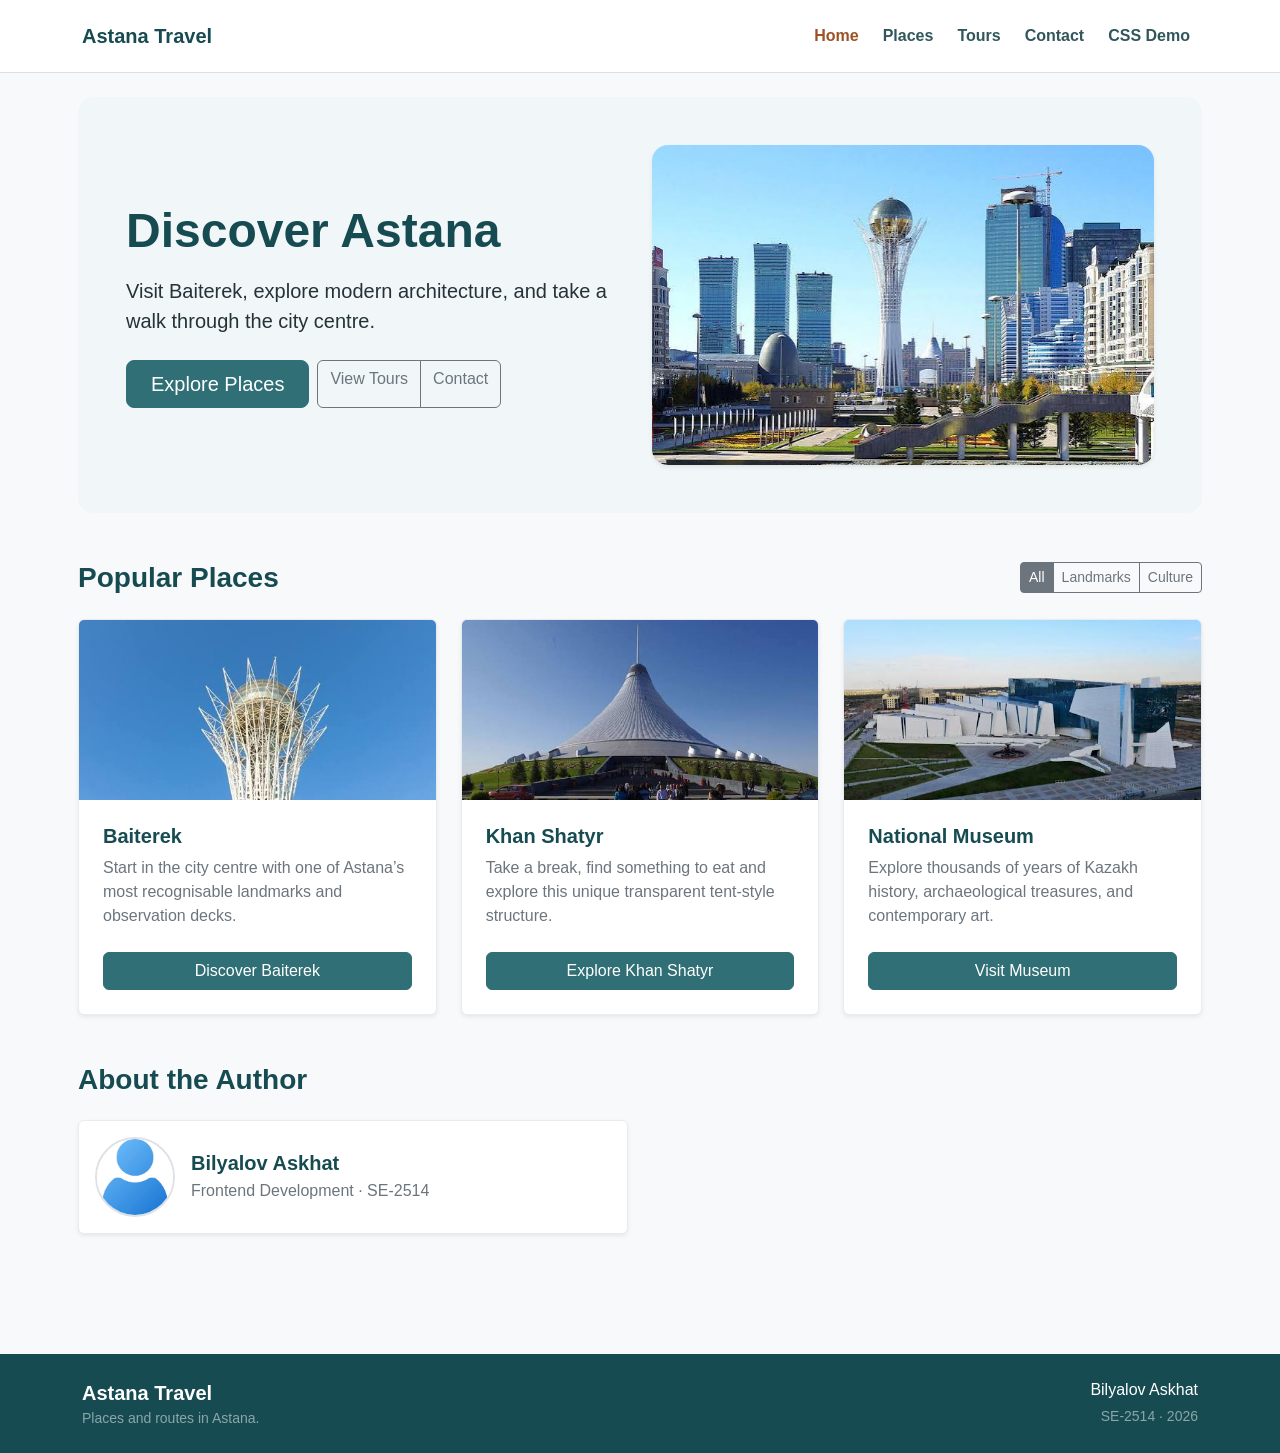
==== index.html @ d70b42d1 "Complete Assignment 3 Bootstrap and Media Queries" ====
<!doctype html>
<html lang="en">
  <head>
    <meta charset="UTF-8" />
    <meta name="viewport" content="width=device-width, initial-scale=1.0" />
    <meta name="description" content="Places to visit and walking routes in Astana." />
    <title>Home | Astana Travel</title>
    <link href="https://cdn.jsdelivr.net/npm/bootstrap@5.3.3/dist/css/bootstrap.min.css" rel="stylesheet" />
    <link rel="stylesheet" href="css/style.css" />
  </head>
  <body>
    <header>
      <nav class="navbar navbar-expand-lg navbar-light bg-white py-3 custom-navbar">
        <div class="container">
          <a class="navbar-brand fw-bold text-teal" href="index.html">Astana Travel</a>
          <button
            class="navbar-toggler border-0"
            type="button"
            data-bs-toggle="collapse"
            data-bs-target="#mainNav"
            aria-controls="mainNav"
            aria-expanded="false"
            aria-label="Toggle navigation"
          >
            <span class="navbar-toggler-icon"></span>
          </button>
          <div class="collapse navbar-collapse" id="mainNav">
            <ul class="navbar-nav ms-auto mb-2 mb-lg-0 gap-lg-2">
              <li class="nav-item">
                <a class="nav-link active fw-semibold" aria-current="page" href="index.html">Home</a>
              </li>
              <li class="nav-item">
                <a class="nav-link fw-semibold" href="places.html">Places</a>
              </li>
              <li class="nav-item">
                <a class="nav-link fw-semibold" href="prices.html">Tours</a>
              </li>
              <li class="nav-item">
                <a class="nav-link fw-semibold" href="contact.html">Contact</a>
              </li>
              <li class="nav-item">
                <a class="nav-link fw-semibold" href="media-queries.html">CSS Demo</a>
              </li>
            </ul>
          </div>
        </div>
      </nav>
    </header>

    <main class="container py-4 px-sm-2">
      <section class="p-4 p-md-5 mb-5 rounded-4 bg-light-mint">
        <div class="row align-items-center g-4">
          <div class="col-lg-6 col-12">
            <h1 class="display-5 fw-bold text-teal mb-3">Discover Astana</h1>
            <p class="lead mb-4">
              Visit Baiterek, explore modern architecture, and take a walk through the city centre.
            </p>
            <div class="d-flex flex-wrap gap-2">
              <a class="btn btn-teal btn-lg px-4" href="places.html">Explore Places</a>
              <div class="btn-group" role="group" aria-label="Route actions">
                <a class="btn btn-outline-secondary" href="prices.html">View Tours</a>
                <a class="btn btn-outline-secondary" href="contact.html">Contact</a>
              </div>
            </div>
          </div>
          <div class="col-lg-6 col-12">
            <img
              src="images/astana.jpeg"
              alt="A view of Astana skyline"
              class="img-fluid rounded-4 shadow-sm w-100 object-fit-cover hero-img"
            />
          </div>
        </div>
      </section>

      <section class="mb-5" id="highlights">
        <div class="d-flex justify-content-between align-items-center mb-4">
          <h2 class="h3 fw-bold text-teal mb-0">Popular Places</h2>
          <div class="btn-group btn-group-sm" role="group" aria-label="Filter group">
            <button type="button" class="btn btn-outline-secondary active">All</button>
            <button type="button" class="btn btn-outline-secondary">Landmarks</button>
            <button type="button" class="btn btn-outline-secondary">Culture</button>
          </div>
        </div>

        <div class="row g-4">
          <div class="col-lg-4 col-md-6 col-12">
            <div class="card h-100 shadow-sm border-light-subtle">
              <img src="images/baiterek.jpeg" class="card-img-top card-thumb" alt="Baiterek monument" />
              <div class="card-body d-flex flex-column p-4">
                <h3 class="h5 card-title fw-bold text-teal">Baiterek</h3>
                <p class="card-text text-secondary mb-4">
                  Start in the city centre with one of Astana’s most recognisable landmarks and observation decks.
                </p>
                <a href="places.html#baiterek" class="btn btn-teal mt-auto">Discover Baiterek</a>
              </div>
            </div>
          </div>

          <div class="col-lg-4 col-md-6 col-12">
            <div class="card h-100 shadow-sm border-light-subtle">
              <img src="images/khan_shatyr.jpeg" class="card-img-top card-thumb" alt="Khan Shatyr" />
              <div class="card-body d-flex flex-column p-4">
                <h3 class="h5 card-title fw-bold text-teal">Khan Shatyr</h3>
                <p class="card-text text-secondary mb-4">
                  Take a break, find something to eat and explore this unique transparent tent-style structure.
                </p>
                <a href="places.html#khan-shatyr" class="btn btn-teal mt-auto">Explore Khan Shatyr</a>
              </div>
            </div>
          </div>

          <div class="col-lg-4 col-md-6 col-12">
            <div class="card h-100 shadow-sm border-light-subtle">
              <img src="images/national_museum.jpeg" class="card-img-top card-thumb" alt="National Museum" />
              <div class="card-body d-flex flex-column p-4">
                <h3 class="h5 card-title fw-bold text-teal">National Museum</h3>
                <p class="card-text text-secondary mb-4">
                  Explore thousands of years of Kazakh history, archaeological treasures, and contemporary art.
                </p>
                <a href="places.html#museum" class="btn btn-teal mt-auto">Visit Museum</a>
              </div>
            </div>
          </div>
        </div>
      </section>

      <section class="mb-5 mt-lg-4" id="author">
        <h2 class="h3 fw-bold text-teal mb-4">About the Author</h2>
        <div class="row">
          <div class="col-lg-6 col-md-8 col-12">
            <div class="card border-light-subtle shadow-sm p-3">
              <div class="d-flex align-items-center gap-3">
                <img
                  src="images/askhat.jpeg"
                  alt="Bilyalov Askhat"
                  class="rounded-circle border border-2 border-teal object-fit-cover author-img"
                />
                <div>
                  <h3 class="h5 fw-bold mb-1 text-teal">Bilyalov Askhat</h3>
                  <p class="text-secondary mb-0">Frontend Development · SE-2514</p>
                </div>
              </div>
            </div>
          </div>
        </div>
      </section>
    </main>

    <footer class="footer-bg text-white py-4 mt-5">
      <div class="container text-center">
        <div class="row gy-3">
          <div class="col-12 col-md-6 text-md-start">
            <strong class="fs-5">Astana Travel</strong>
            <p class="small text-white-50 mb-0">Places and routes in Astana.</p>
          </div>
          <div class="col-12 col-md-6 text-md-end">
            <p class="mb-1">Bilyalov Askhat</p>
            <p class="small text-white-50 mb-0">SE-2514 · 2026</p>
          </div>
        </div>
      </div>
    </footer>

    <script src="https://cdn.jsdelivr.net/npm/bootstrap@5.3.3/dist/js/bootstrap.bundle.min.js"></script>
  </body>
</html>
---- css/style.css ----
body {
  font-family: Arial, sans-serif;
  color: #263238;
  background-color: #f7f9fa;
  min-height: 100vh;
  display: flex;
  flex-direction: column;
}

main {
  flex: 1;
}

.text-teal {
  color: #174b52 !important;
}

.bg-teal {
  background-color: #174b52 !important;
}

.bg-teal-subtle {
  background-color: #eaf3f4 !important;
}

.bg-light-mint {
  background-color: #f1f7f8;
}

.custom-navbar {
  background-color: #ffffff;
  border-bottom: 1px solid #d8e2e4;
}

.navbar-nav .nav-link {
  color: #31575c;
  padding: 8px 12px;
}

.navbar-nav .nav-link:hover,
.navbar-nav .nav-link.active {
  color: #9c5226;
}

.btn-teal {
  background-color: #2f6f75;
  color: #ffffff;
  border: 1px solid #2f6f75;
}

.btn-teal:hover {
  background-color: #174b52;
  color: #ffffff;
}

.table-teal th {
  background-color: #2f6f75;
  color: #ffffff;
}

.footer-bg {
  background-color: #174b52;
}

.hero-img {
  height: 320px;
}

.card-thumb {
  height: 180px;
  object-fit: cover;
}

.carousel-img {
  height: 480px;
  object-fit: cover;
}

.author-img {
  width: 80px;
  height: 80px;
}

.contact-aside-img {
  height: 200px;
}

.form-result {
  display: none;
}

.form-result:target {
  display: block;
}

@media (max-width: 768px) {
  .hero-img {
    height: 220px;
  }
  .carousel-img {
    height: 260px;
  }
}
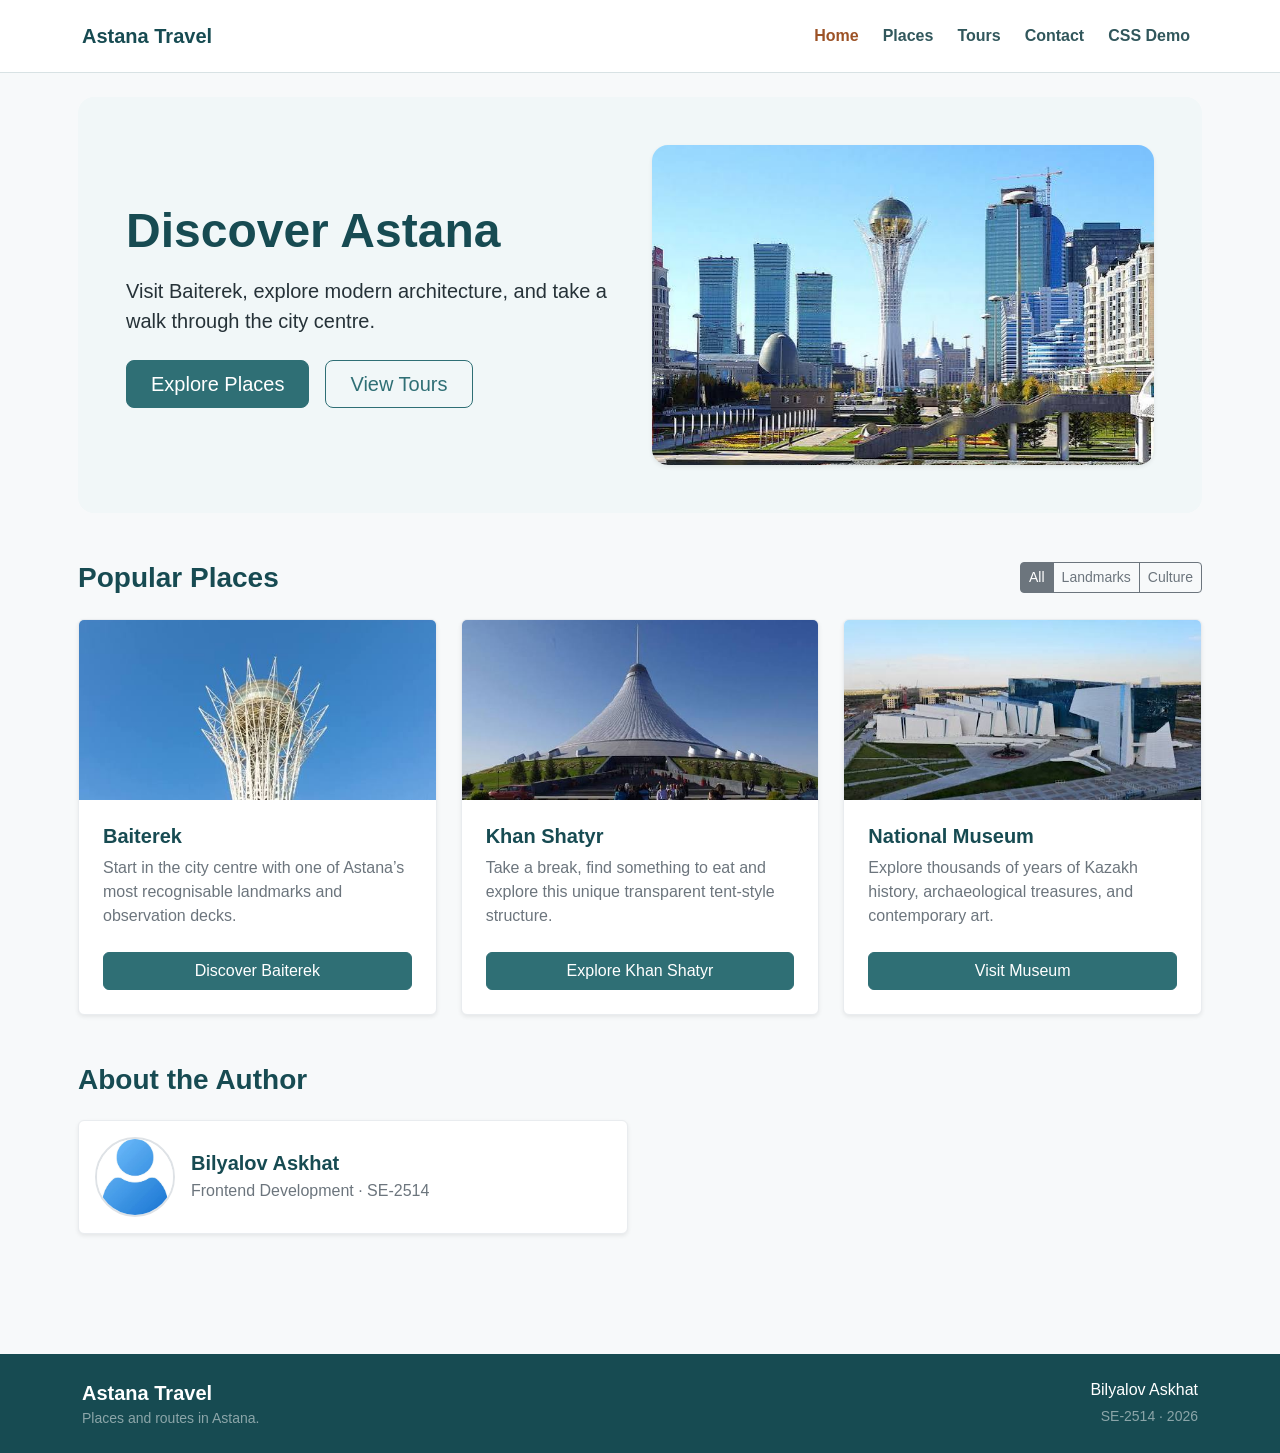
==== commit 443b7a80: "Update hero buttons styling" ====
--- a/index.html
+++ b/index.html
@@ -55,12 +55,9 @@
             <p class="lead mb-4">
               Visit Baiterek, explore modern architecture, and take a walk through the city centre.
             </p>
-            <div class="d-flex flex-wrap gap-2">
+            <div class="d-flex flex-wrap gap-3">
               <a class="btn btn-teal btn-lg px-4" href="places.html">Explore Places</a>
-              <div class="btn-group" role="group" aria-label="Route actions">
-                <a class="btn btn-outline-secondary" href="prices.html">View Tours</a>
-                <a class="btn btn-outline-secondary" href="contact.html">Contact</a>
-              </div>
+              <a class="btn btn-outline-teal btn-lg px-4" href="prices.html">View Tours</a>
             </div>
           </div>
           <div class="col-lg-6 col-12">
--- a/css/style.css
+++ b/css/style.css
@@ -53,6 +53,16 @@
   color: #ffffff;
 }
 
+.btn-outline-teal {
+  color: #2f6f75;
+  border: 1px solid #2f6f75;
+}
+
+.btn-outline-teal:hover {
+  background-color: #2f6f75;
+  color: #ffffff;
+}
+
 .table-teal th {
   background-color: #2f6f75;
   color: #ffffff;
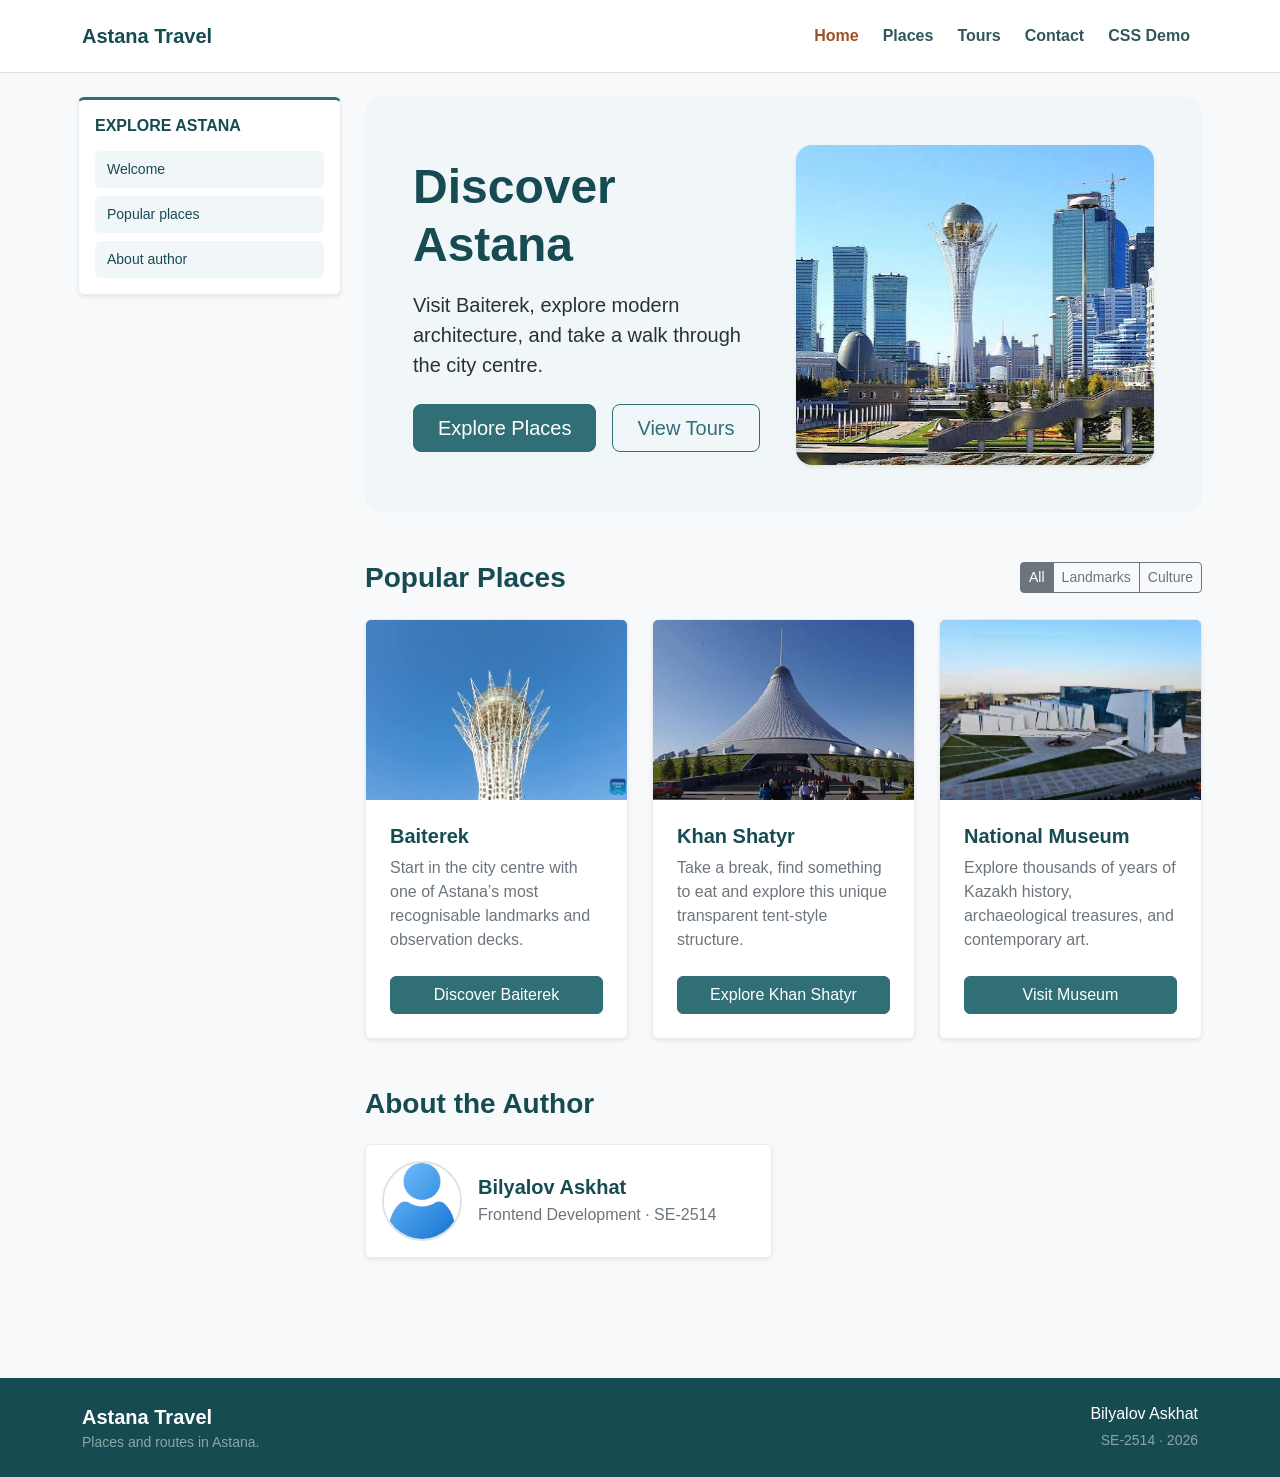
==== commit f74924e3: "Restore sidebar on all pages with Bootstrap grid" ====
--- a/index.html
+++ b/index.html
@@ -48,7 +48,20 @@
     </header>
 
     <main class="container py-4 px-sm-2">
-      <section class="p-4 p-md-5 mb-5 rounded-4 bg-light-mint">
+      <div class="row g-4">
+        <aside class="col-lg-3 col-12 mb-4 mb-lg-0">
+          <div class="card sidebar-card p-3 shadow-sm border-light-subtle sticky-lg-top" style="top: 20px;">
+            <h2 class="h6 fw-bold text-teal text-uppercase mb-3">Explore Astana</h2>
+            <nav class="sidebar-nav d-flex flex-column gap-2" aria-label="On this page">
+              <a href="#welcome">Welcome</a>
+              <a href="#highlights">Popular places</a>
+              <a href="#author">About author</a>
+            </nav>
+          </div>
+        </aside>
+
+        <div class="col-lg-9 col-12">
+          <section class="p-4 p-md-5 mb-5 rounded-4 bg-light-mint" id="welcome">
         <div class="row align-items-center g-4">
           <div class="col-lg-6 col-12">
             <h1 class="display-5 fw-bold text-teal mb-3">Discover Astana</h1>
@@ -142,7 +155,9 @@
           </div>
         </div>
       </section>
-    </main>
+    </div>
+  </div>
+</main>
 
     <footer class="footer-bg text-white py-4 mt-5">
       <div class="container text-center">
--- a/css/style.css
+++ b/css/style.css
@@ -63,6 +63,27 @@
   color: #ffffff;
 }
 
+.sidebar-card {
+  border-top: 3px solid #2f6f75 !important;
+}
+
+.sidebar-nav a {
+  background-color: #f1f7f8;
+  color: #174b52;
+  font-size: 14px;
+  font-weight: 500;
+  border-radius: 6px;
+  padding: 8px 12px;
+  text-decoration: none;
+  display: block;
+}
+
+.sidebar-nav a:hover,
+.sidebar-nav a:focus-visible {
+  background-color: #dcebed;
+  color: #174b52;
+}
+
 .table-teal th {
   background-color: #2f6f75;
   color: #ffffff;
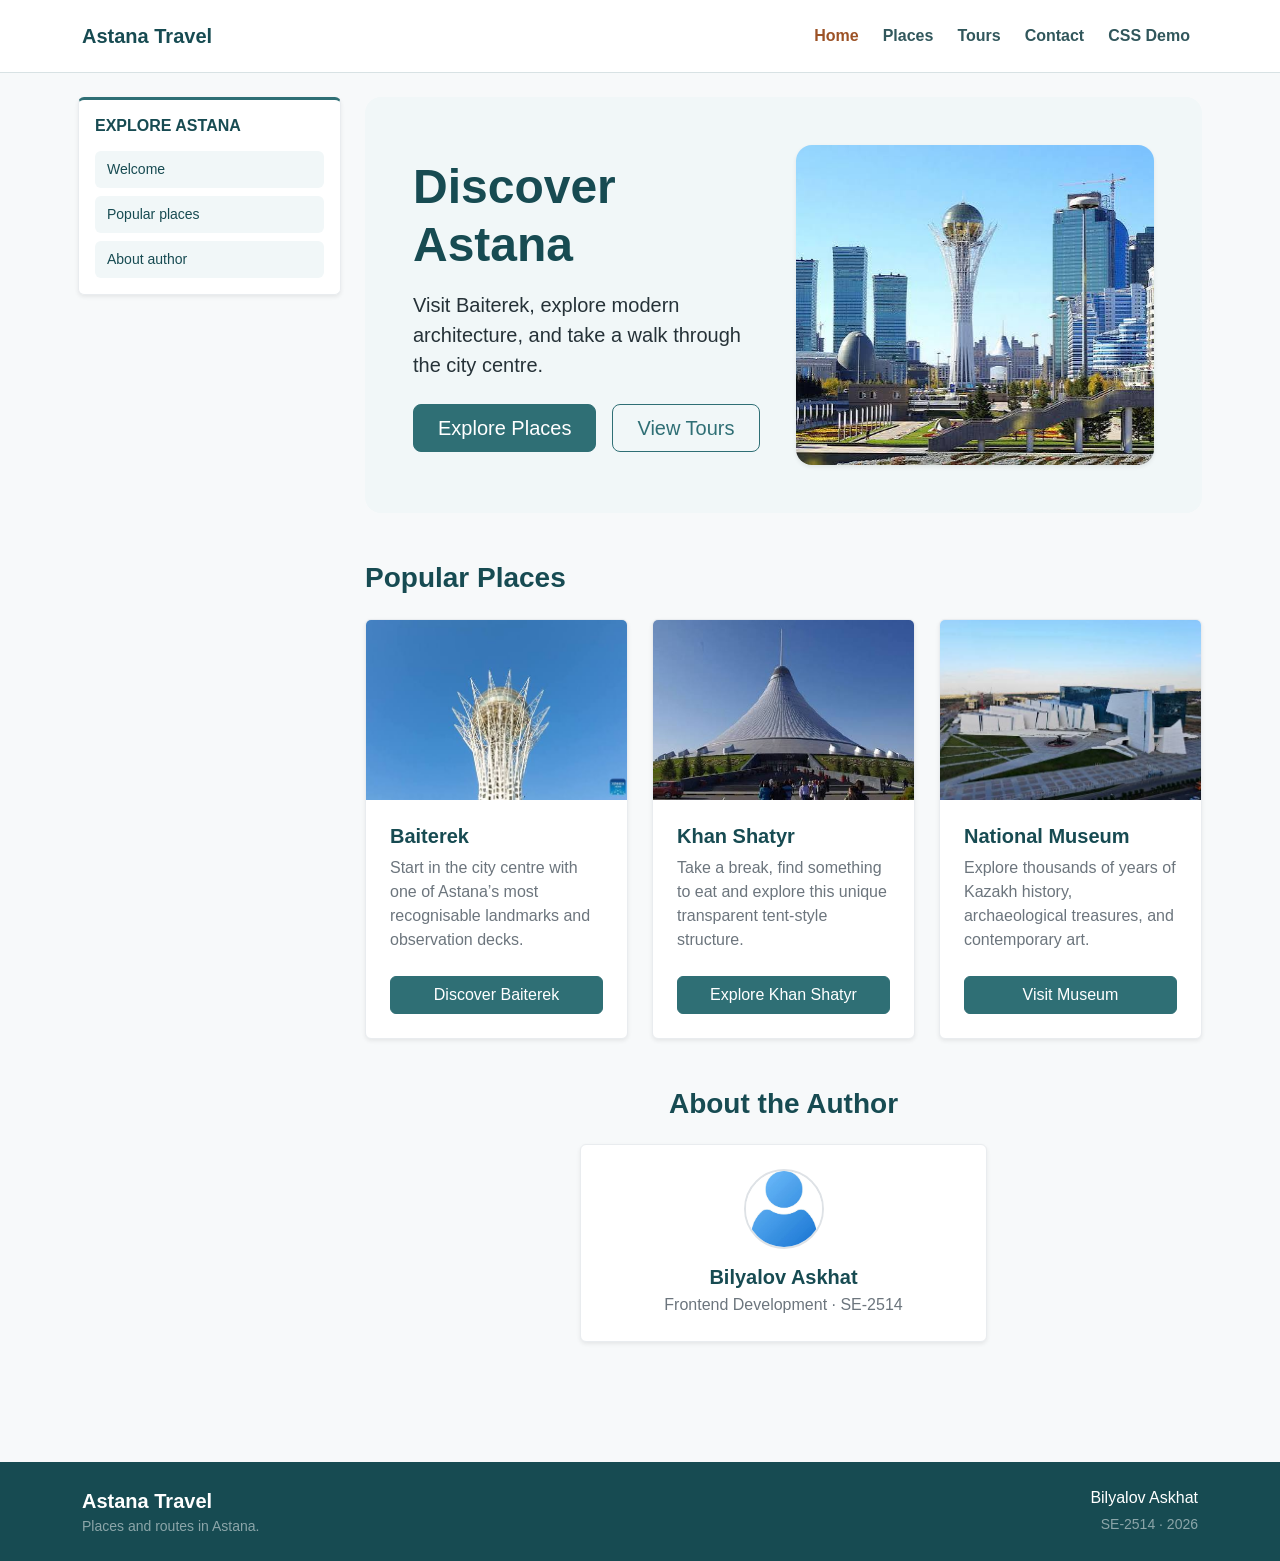
==== commit b350f627: "Center author card, remove filter buttons, add functional btn-groups" ====
--- a/index.html
+++ b/index.html
@@ -84,14 +84,7 @@
       </section>
 
       <section class="mb-5" id="highlights">
-        <div class="d-flex justify-content-between align-items-center mb-4">
-          <h2 class="h3 fw-bold text-teal mb-0">Popular Places</h2>
-          <div class="btn-group btn-group-sm" role="group" aria-label="Filter group">
-            <button type="button" class="btn btn-outline-secondary active">All</button>
-            <button type="button" class="btn btn-outline-secondary">Landmarks</button>
-            <button type="button" class="btn btn-outline-secondary">Culture</button>
-          </div>
-        </div>
+        <h2 class="h3 fw-bold text-teal mb-4">Popular Places</h2>
 
         <div class="row g-4">
           <div class="col-lg-4 col-md-6 col-12">
@@ -135,21 +128,19 @@
         </div>
       </section>
 
-      <section class="mb-5 mt-lg-4" id="author">
+      <section class="mb-5 mt-lg-4 text-center" id="author">
         <h2 class="h3 fw-bold text-teal mb-4">About the Author</h2>
-        <div class="row">
+        <div class="row justify-content-center">
           <div class="col-lg-6 col-md-8 col-12">
-            <div class="card border-light-subtle shadow-sm p-3">
-              <div class="d-flex align-items-center gap-3">
+            <div class="card border-light-subtle shadow-sm p-4">
+              <div class="d-flex flex-column align-items-center text-center">
                 <img
                   src="images/askhat.jpeg"
                   alt="Bilyalov Askhat"
-                  class="rounded-circle border border-2 border-teal object-fit-cover author-img"
+                  class="rounded-circle border border-2 border-teal object-fit-cover author-img mb-3"
                 />
-                <div>
-                  <h3 class="h5 fw-bold mb-1 text-teal">Bilyalov Askhat</h3>
-                  <p class="text-secondary mb-0">Frontend Development · SE-2514</p>
-                </div>
+                <h3 class="h5 fw-bold mb-1 text-teal">Bilyalov Askhat</h3>
+                <p class="text-secondary mb-0">Frontend Development · SE-2514</p>
               </div>
             </div>
           </div>
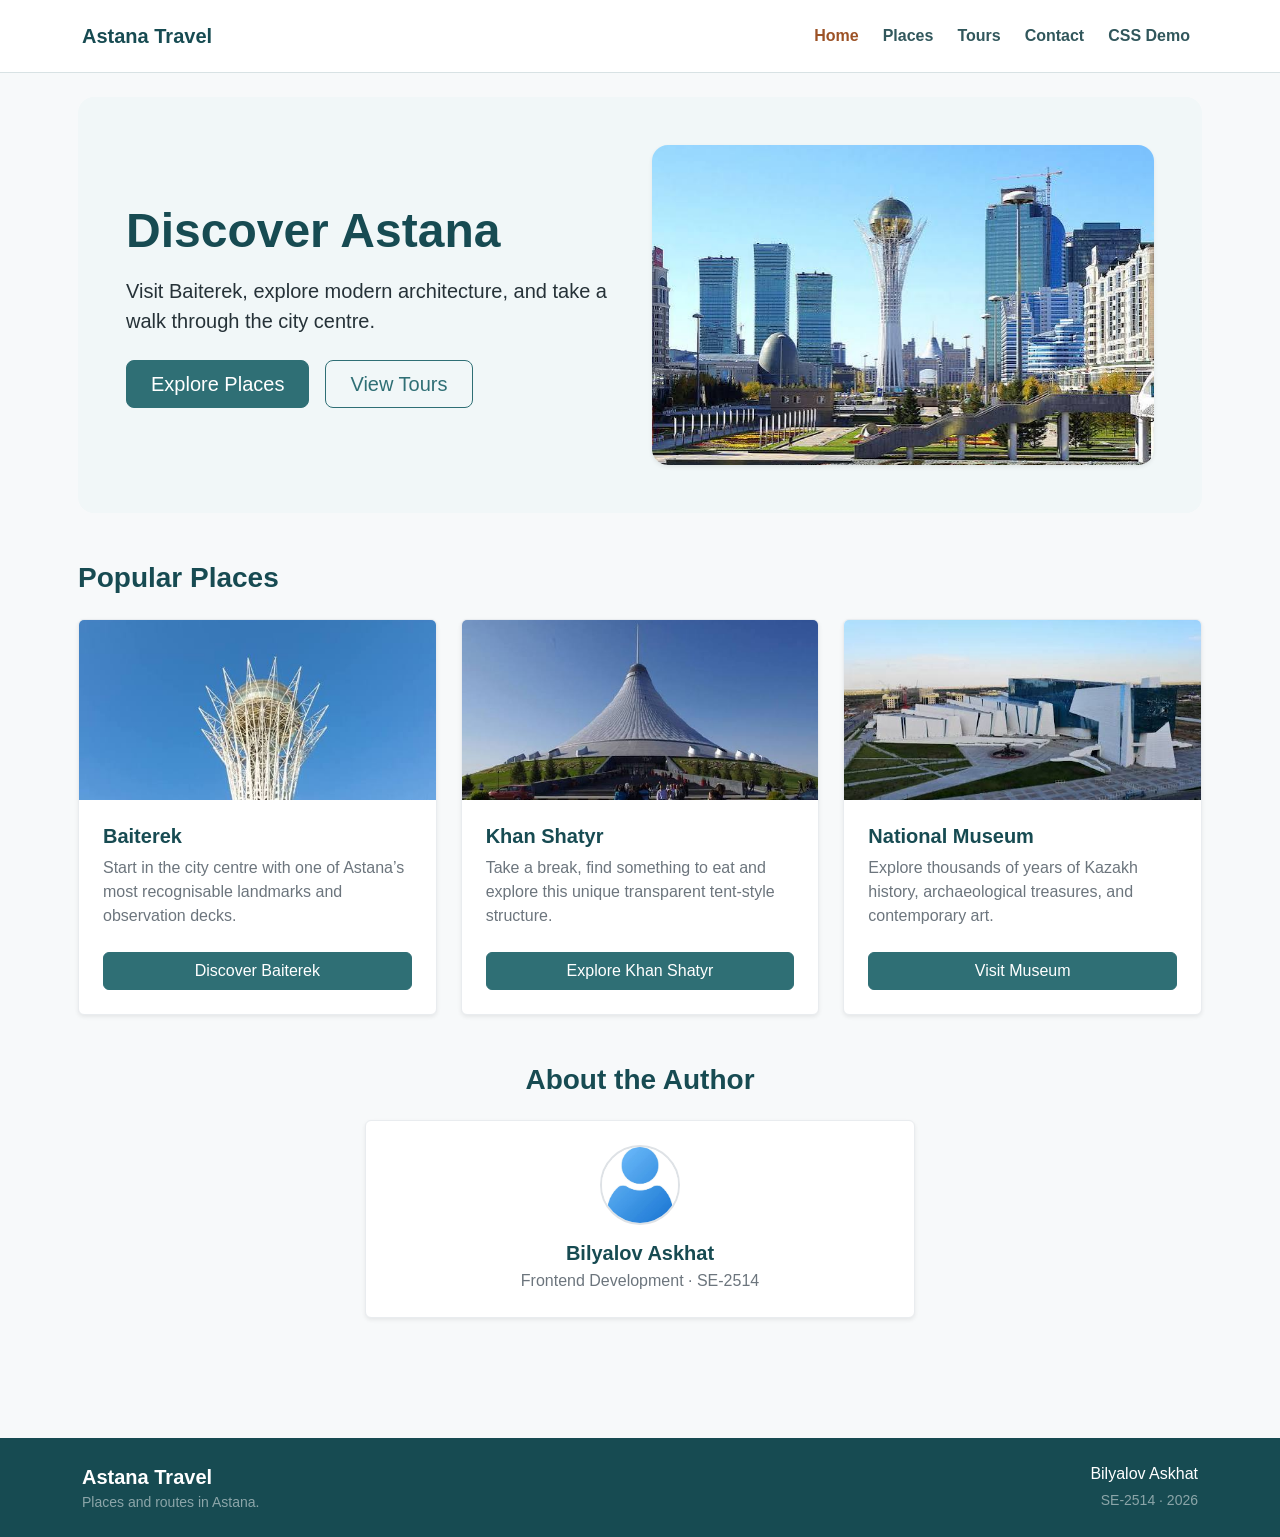
==== commit 12a0ece5: "Disable sidebar with d-none and restore full-width balanced layout" ====
--- a/index.html
+++ b/index.html
@@ -49,7 +49,7 @@
 
     <main class="container py-4 px-sm-2">
       <div class="row g-4">
-        <aside class="col-lg-3 col-12 mb-4 mb-lg-0">
+        <aside class="col-lg-3 col-12 d-none">
           <div class="card sidebar-card p-3 shadow-sm border-light-subtle sticky-lg-top" style="top: 20px;">
             <h2 class="h6 fw-bold text-teal text-uppercase mb-3">Explore Astana</h2>
             <nav class="sidebar-nav d-flex flex-column gap-2" aria-label="On this page">
@@ -60,7 +60,7 @@
           </div>
         </aside>
 
-        <div class="col-lg-9 col-12">
+        <div class="col-12">
           <section class="p-4 p-md-5 mb-5 rounded-4 bg-light-mint" id="welcome">
         <div class="row align-items-center g-4">
           <div class="col-lg-6 col-12">
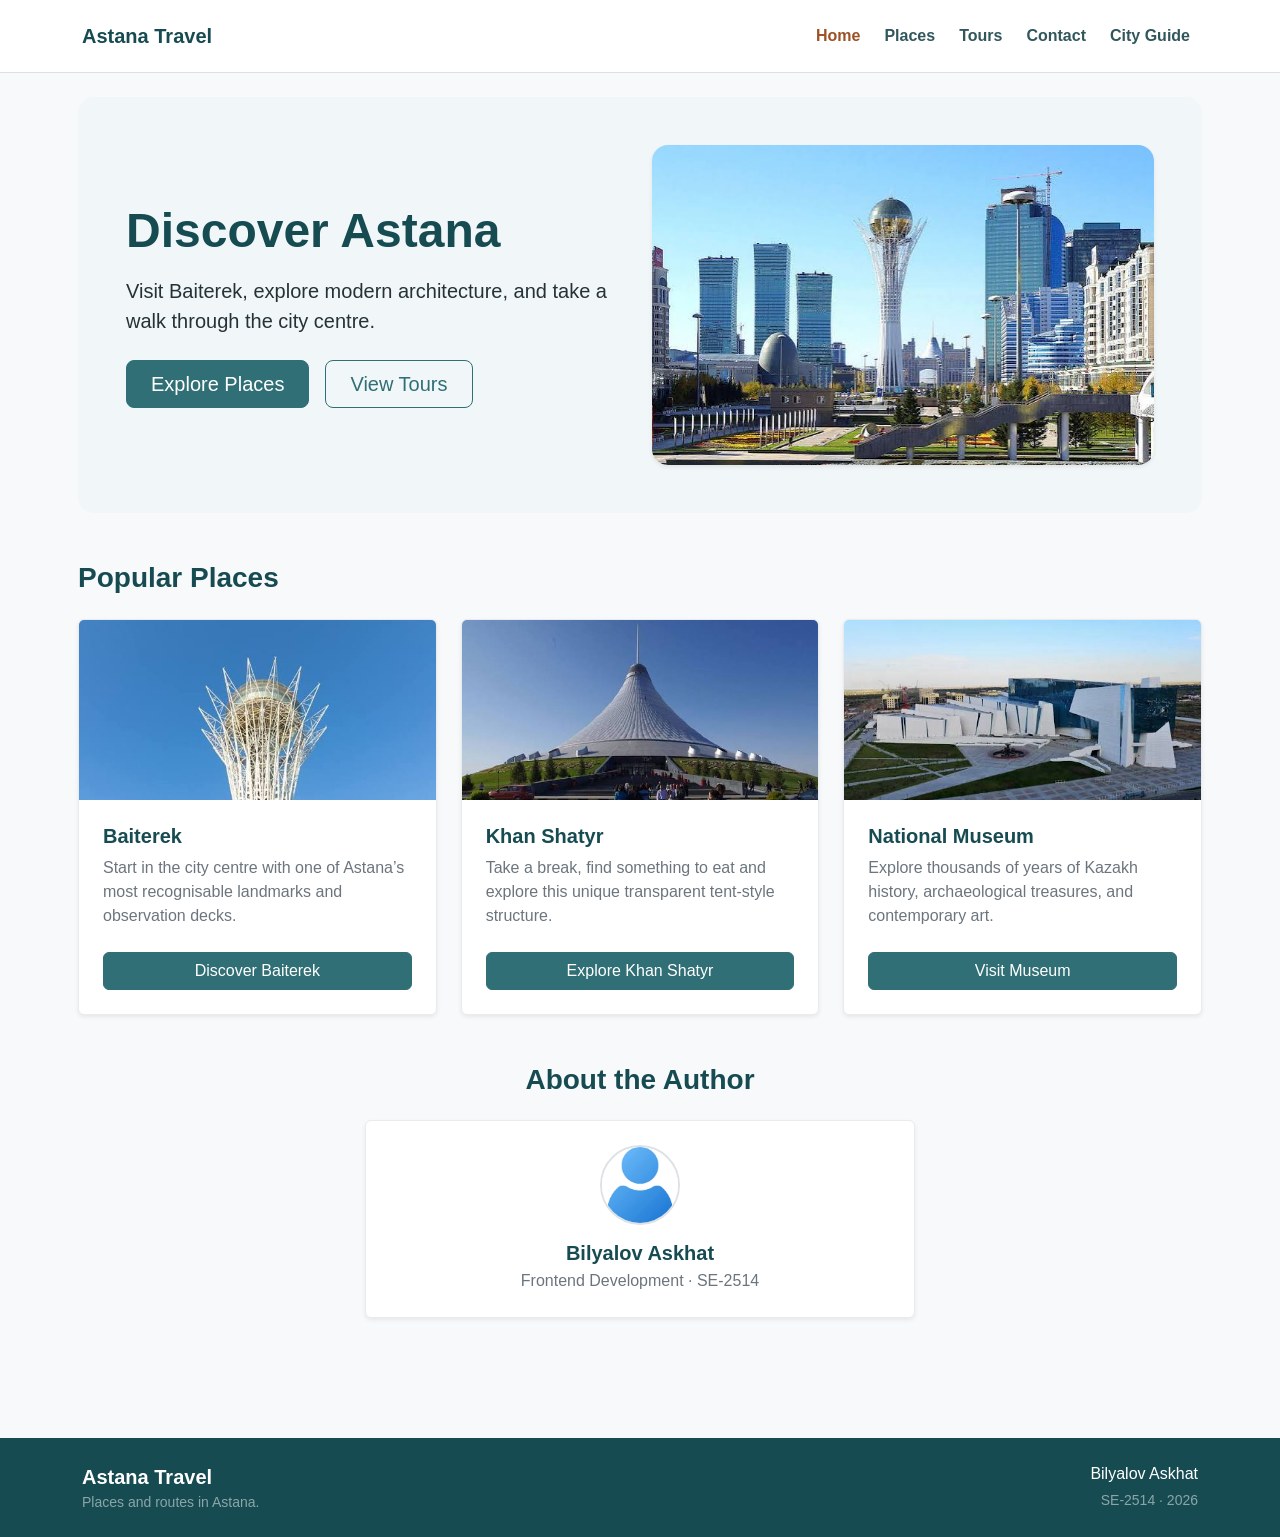
==== commit c34dec08: "Replace artificial meta-text with authentic student travel guide content" ====
--- a/index.html
+++ b/index.html
@@ -39,7 +39,7 @@
                 <a class="nav-link fw-semibold" href="contact.html">Contact</a>
               </li>
               <li class="nav-item">
-                <a class="nav-link fw-semibold" href="media-queries.html">CSS Demo</a>
+                <a class="nav-link fw-semibold" href="media-queries.html">City Guide</a>
               </li>
             </ul>
           </div>
